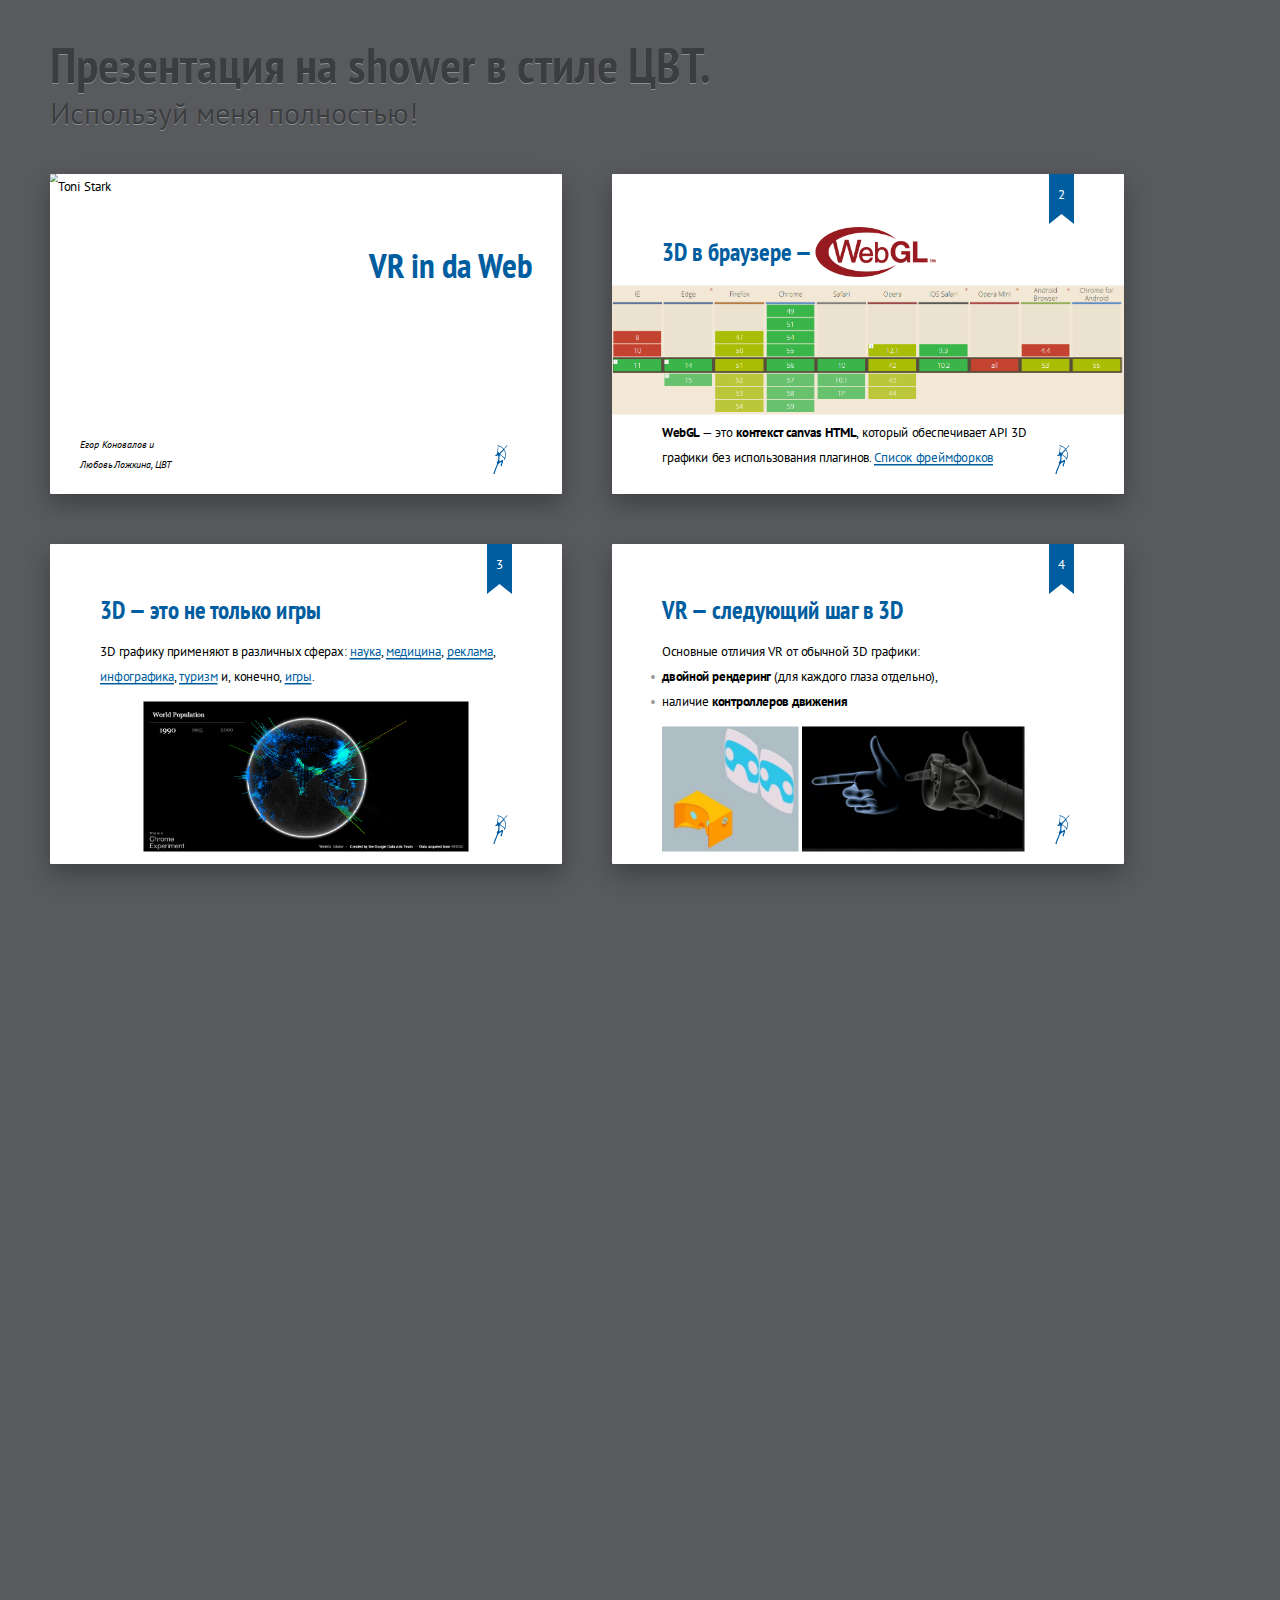
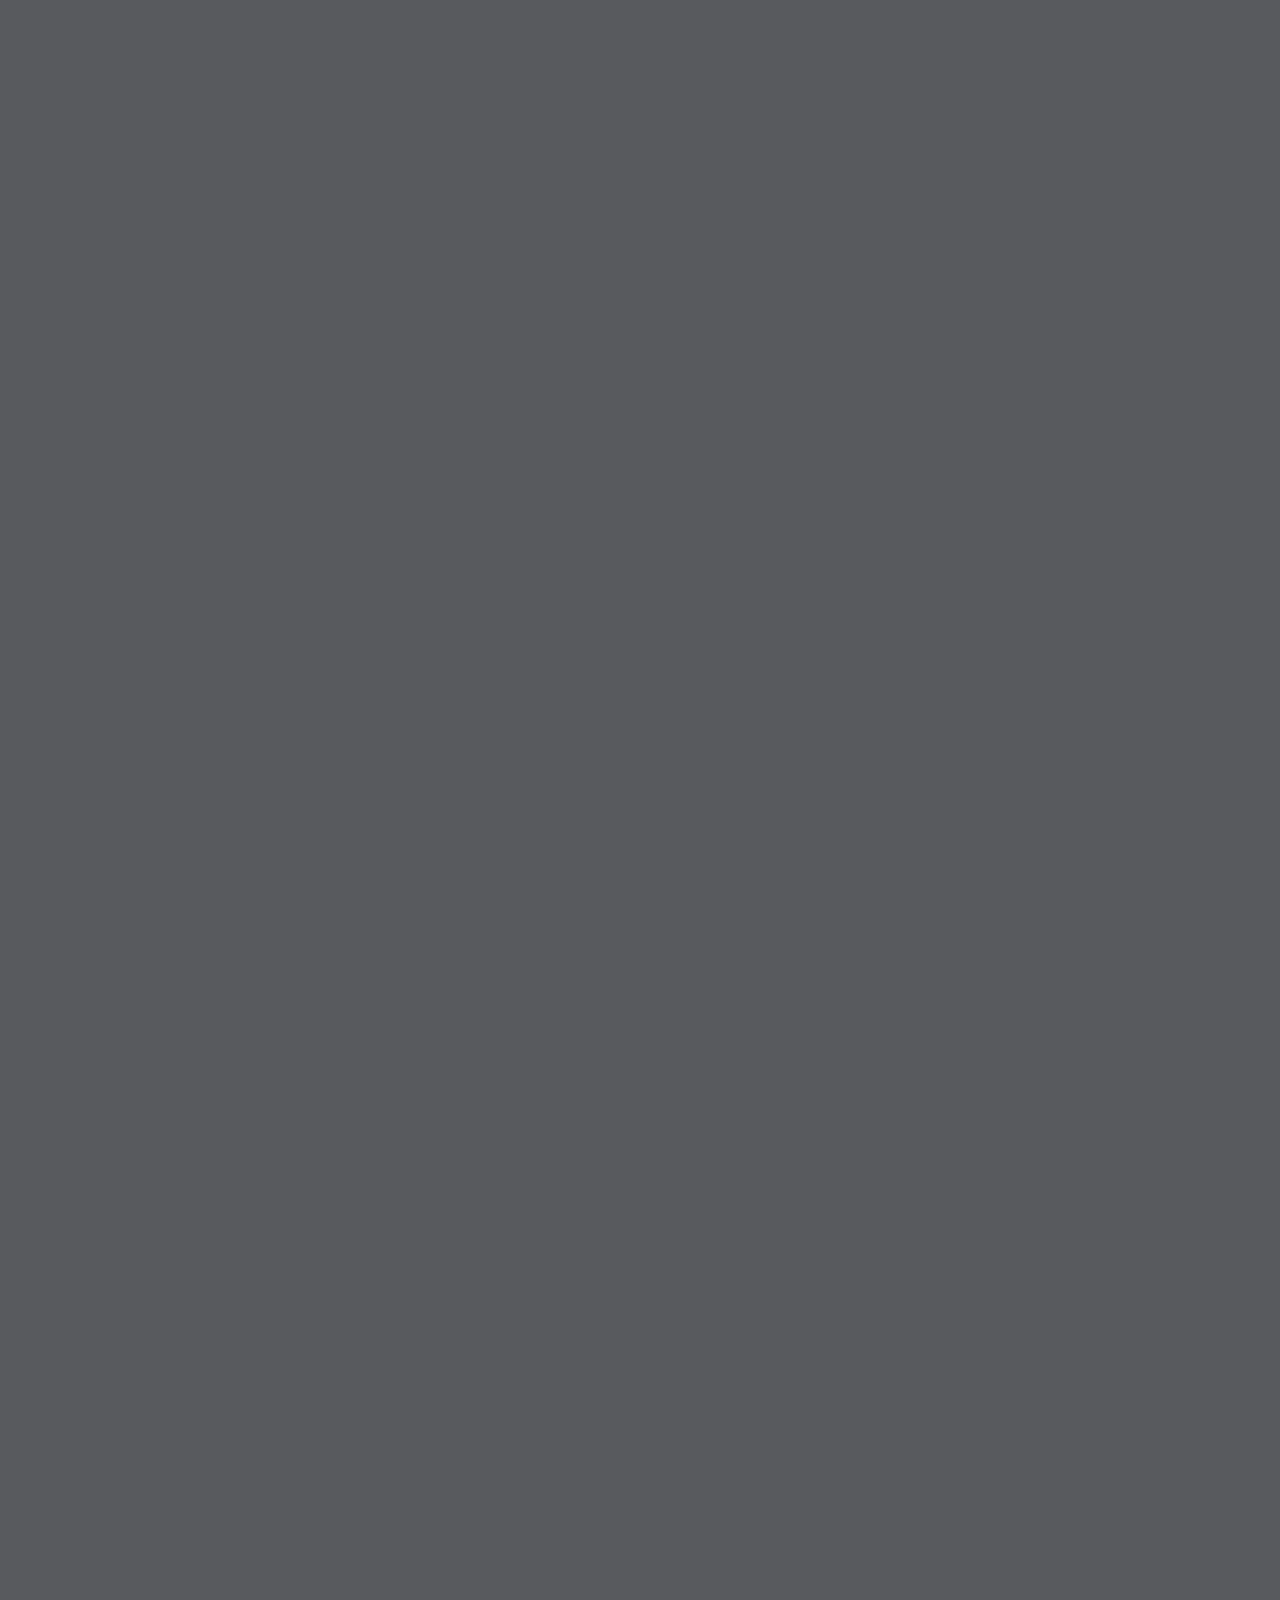
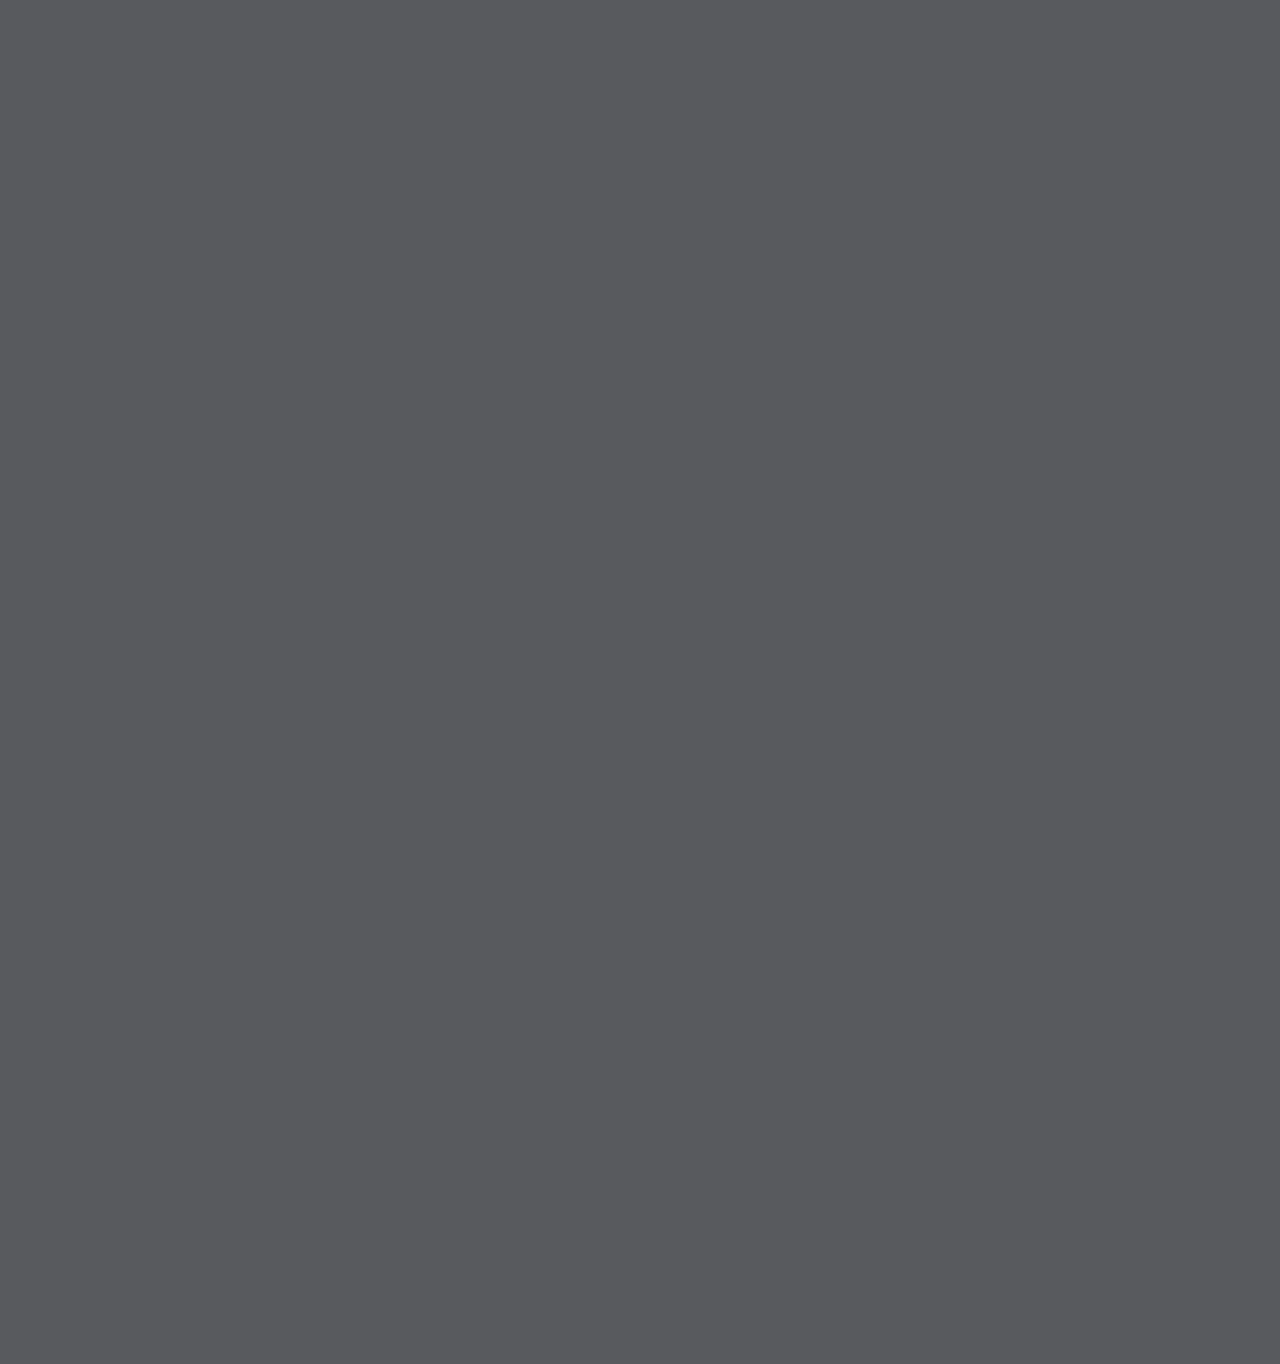
==== vr-in-da-web/index.html @ c1439b53 "[vr-in-da-web] add vr-in-da-web presentation" ====
<!DOCTYPE html>
<html lang="en">
<head>
    <title>Презентация на shower в стиле ЦВТ.</title>
    <meta charset="utf-8">
    <meta http-equiv="x-ua-compatible" content="ie=edge">
    <meta name="viewport" content="width=device-width, initial-scale=1">
    <link rel="stylesheet" href="shower/themes/shower-htc/styles/screen-16x10.css">
    <link rel="stylesheet" href="src/highlight/styles/idea.css">
</head>
<body class="shower list">
    <header class="caption">
        <h1>Презентация на shower в стиле ЦВТ.</h1>
        <p>Используй меня полностью!</p>
    </header>
    <section class="slide" id="first">
        <h2>VR in da Web</h2>
        <p>Егор Коновалов и Любовь Ложкина, ЦВТ</p>
        <img src="pictures/first.gif" alt="Toni Stark" class="cover height">
        <style>
            #first h2 {
                margin: 30px 0 0;
                font-size: 70px;
                background-color: rgba(255, 255, 255, 0.75);
                padding: 10px;
                border-radius: 4px;
                position: absolute;
                right: 50px;
                text-align: right;
                width: 355px;
            }

            #first p {
                margin: 10px 0 0;
                color: #000;
                font-style: italic;
                font-size: 20px;
                background-color: rgba(255, 255, 255, 0.75);
                padding: 10px;
                border-radius: 4px;
                position: absolute;
                top: 500px;
                left: 50px;
                width: 210px;
            }

            #first img {
                width: 100%;
            }
            #first::after {
                visibility: hidden;
            }
        </style>
    </section>
    <section class="slide" id="webgl">
        <h2 class="webgl-caption">3D в браузере — </h2>
        <img src="pictures/webgl.png" alt="webgl" class="logo">
        <img src="pictures/webgl-use.png" alt="webgl поддержка браузерами" class="cover usage">
        <p>
            <b>WebGL</b> — это <b>контекст canvas HTML</b>, который обеспечивает API 3D графики без использования плагинов.
            <a href="https://en.wikipedia.org/wiki/List_of_WebGL_frameworks">Список фреймфорков</a>
        </p>
        <style>
            #webgl .webgl-caption{
                display: inline;
                vertical-align: top;
                line-height: 100px;
            }
            #webgl .logo{
                height: 100px;
            }
            #webgl p {
                margin-top: 270px;
            }
            #webgl .usage{
                top: 55%;
            }

        </style>
    </section>
    <section class="slide" id="noGame">
        <h2>3D — это не только игры</h2>
        <p>
            3D графику применяют в различных сферах:
            <a href="http://graphics.latimes.com/mars-gale-crater-vr/">наука</a>,
            <a href="https://web.chemdoodle.com/demos/molgrabber-3d/">медицина</a>,
            <a href="http://kadjar.littleworkshop.fr/">реклама</a>,
            <a href="https://britishmuseum.withgoogle.com/">инфографика</a>,
            <a href="https://yandex.ru/everest/">туризм</a> и, конечно,
            <a href="http://www.angrywifegame.com/">игры</a>.
        </p>

        <img src="pictures/world.gif"></img>

        <style>
            #noGame img {
                height: 300px;
                display: flex;
                margin: auto;
            }
        </style>
    </section>
    <section class="slide" id="vr">
        <h2>VR — следующий шаг в 3D</h2>
        <ul>
            Основные отличия VR от обычной 3D графики:
            <li><b>двойной рендеринг</b> (для каждого глаза отдельно),</li>
            <li>наличие <b>контроллеров движения</b></li>
        </ul>
        <img src="pictures/vr.png" />
        <img src="pictures/vr.gif" />
        <style>
            #vr img {
                height: 250px;
            }
        </style>
    </section>
    <section class="slide" id="device">
        <h2 class="shout">Девайсы</h2>
        <img class="cover" src="pictures/device.jpg"/>
        <style>
            #device h2 {
                background-color: rgba(255, 255, 255, 0.75);
                padding: 16px;
                border-radius: 4px;
            }
        </style>
    </section>
    <section class="slide" id="expensive-device">
        <h2>Крутые, дорогие, непопулярные</h2>
        <ul>
            <li><a href="https://www.oculus.com/">Oculus Rift</a></li>
            <li><a href="https://www.vive.com/ru/">HTC Vive</a></li>
            <li><a href="https://www.playstation.com/ru-ru/explore/playstation-vr/">PlayStation VR</a></li>
        </ul>
        <img src="pictures/htc-oculus-sony.jpg"/>
        <img class="next" src="pictures/controllers.jpg"/>
        <style>
            #expensive-device li {
                line-height: 140px;
            }
            #expensive-device img {
                margin-top: 10px;
                height: 70%;
                position: absolute;
                top: 150px;
                right: 150px;
            }
        </style>
    </section>
    <section class="slide" id="inexpensive-device">
        <h2>Простые, недорогие, популярные</h2>
        <ul>
            <li>
                <a href="http://www.samsung.com/ru/wearables/gear-vr-r323/">Samsung Gear VR</a>
                <p>S6, S6 edge, S6 edge+, S7, S7 edge, Note5.</p>
            </li>
            <li>
                <a href="https://vr.google.com/daydream/phones/">Google Daydream</a>
                <p>Android 7.0. Axon 7, Pixel, Moto Z, Mate 9 Pro, ZenFone AR.</p>
            </li>
            <li>
                <a href="https://vr.google.com/cardboard/">Google Cardboard</a>
                <p>Android 4.1, iOS 6.0, Windows Phone 7.0 и выше.</p>
            </li>
        </ul>
        <img class="samsung" src="pictures/samsung-gear-vr.jpeg"/>
        <img class="deydream" src="pictures/deydream.png"/>
        <img class="cardboard" src="pictures/cardboard.jpg"/>

        <style>
            #inexpensive-device li {
                width: 60%;
                margin-bottom: 40px;
            }
            #inexpensive-device li p {
                font-size: 20px;
            }
            #inexpensive-device img {
                width: 26%;
                position: absolute;
                right: 150px;
            }
            #inexpensive-device .samsung {
                top: 160px;
            }
            #inexpensive-device .deydream {
                top: 295px;
            }
            #inexpensive-device .cardboard {
                top: 460px;
            }
        </style>
    </section>
    <section class="slide" id="webvr">
        <h2>VR в браузере - <a href="https://webvr.info/">WebVR</a></h2>
        <ul>
            <li><a href="https://github.com/cjcliffe/CubicVR.js/wiki/Examples-and-demos">CubicVR</a> (последний релиз в 2011)</li>
            <li><a href="https://github.com/facebookincubator/react-vr">React VR</a> (<b>pre-release</b> в декабре 2016)</li>
            <li><a href="https://aframe.io/">A-Frame</a></li>
        </ul>
        <p>
            Также Вы можете использовать <b>любой фреймворк</b> для создания 3D контента (например,
            <a href="https://threejs.org/examples/#webgl_animation_cloth">three.js</a>) и <b>сами реализовать VR режим</b>.
        </p>
        <a href="https://webvr.info/">
            <img src="pictures/webvr-logo.png"/>
        </a>
        <style>
            #webvr img {
                width: 400px;
                position: absolute;
                top: 100px;
                right: 100px;
            }
            #webvr p {
                margin-top: 150px;
            }
        </style>
    </section>
    <section class="slide" id="zhdun">
        <img class="cover" src="pictures/zhdun.jpg" />
        <h2>Подождем релиза <br/>React VR</h2>
        <style>
            #zhdun img {
                left: 30%;
                height: 100%;
            }
            #zhdun h2 {
                text-align: right;
            }
        </style>
    </section>
    <section class="slide" id="aframe">
        <h2>A-Frame</h2>
        <ul>
            <b>+ Плюсы:</b>
            <li>декларативность,</li>
            <li>частые релизы,</li>
            <li>модульность (<a href="https://wikipedia.org/wiki/Entity_component_system">ECS</a> паттерн),</li>
            <li>много сторонних компонентов.</li>
        </ul>
        <ul>
            <b>- Минусы:</b>
            <li>нет падающих теней,</li>
            <li>нет физики.</li>
        </ul>
        <img src="pictures/aframe.png"/>
        <style>
            #aframe img {
                width: 550px;
                position: absolute;
                top: 120px;
                right: 0;
            }
        </style>
    </section>
    <section class="slide scene-slide" id="hello">
        <h2>Hello VR world!</h2>
        <script src="src/aframe.min.js"></script>
        <div class="cover scene-container">
            <!--<a-scene embedded>
                <a-box position="-1 1.5 0" rotation="0 45 0" height="3" color="red"></a-box>

                <a-sky color="#ECECEC"></a-sky>
                <a-camera position="0 0 3.8"></a-camera>
            </a-scene>-->
        </div>

        <style>
            #hello .scene-container{
                width: 100%;
                height: 100%;
            }
            .a-enter-vr{
                z-index: 1000;
            }
        </style>
    </section>
    <section class="slide" id="hello-code">
        <h2>HTML и больше ничего!</h2>
        <pre>
            <code>&lt;script src="https://aframe.io/.../aframe.min.js"/></code>
            <code><span class="tag">&lt;<span class="title">a-scene</span> <span class="attribute">embedded</span>></span></code>
            <code><span class="tag">   &lt;<span class="title">a-box</span> <span class="attribute">position=</span><span class="value">"-1 1.5 1"</span> <span class="attribute">rotation</span>=<span class="value">"0 45 0"</span> </span></code>
            <code><span class="tag">          <span class="attribute">height</span>=<span class="value">"3"</span> <span class="attribute">color</span>=<span class="value">"red"</span>></span></code>
            <code><span class="tag">   &lt;/<span class="title">a-box</span>></span></code>
            <code><span class="tag">   &lt;<span class="title">a-sky</span> <span class="attribute">color</span>=<span class="value">"#ECECEC"</span>>&lt;/<span class="title">a-sky</span>></span></code>
            <code><span class="tag">   &lt;<span class="title">a-camera</span> <span class="attribute">position</span>=<span class="value">"0 0 3.8"</span>>&lt;/<span class="title">a-camera></span></span></code>
            <code><span class="tag">&lt;/<span class="title">a-scene</span>></span></code>
        </pre>
        <img src="pictures/code.jpg"/>
        <style>
            #hello-code pre {
                background-color: #efefef;
                margin-left: -25px;
            }
            #hello-code img {
                position: absolute;
                bottom: 0;
                right: 100px;
                width: 200px;
            }
        </style>
    </section>
    <section class="slide" id="wzhuh">
        <img class="cover" src="pictures/wzhuh.jpg" />
        <div class="code">10 строк HTML кода</div>
        <div class="dev">и ты VR-разработчик</div>
        <style>
            #wzhuh .code, #wzhuh .dev{
                position: absolute;
                font-size: 35px;
            }
            #wzhuh .code {
                top: 40px;
                right: 200px;
            }
            #wzhuh .dev {
                top: 420px;
                right: 70px;
            }
        </style>
    </section>
    <section class="slide scene-slide" id="external-objects">
        <h2>Внешние 3D модели</h2>
        <pre>
            <code><span class="tag">&lt;<span class="title">a-scene</span> <span class="attribute">embedded</span>></span></code>
            <code>    <span class="tag">&lt;<span class="title">a-assets</span>></span></code>
            <code>        <span class="tag">&lt;<span class="title">a-asset-item</span></span></code>
            <code>            <span class="tag"><span class="attribute">id</span>=<span class="value">"teapotModel"</span></span></code>
            <code>            <span class="tag"><span class="attribute">src</span>=<span class="value">"src/obj/teapot.obj"</span>></span></code>
            <code>        <span class="tag">&lt;/<span class="title">a-asset-item</span>></span></code>
            <code>        ...</code>
            <code>    <span class="tag">&lt;/<span class="title">a-assets</span>></span></code>
            <code>    <span class="tag">&lt;<span class="title">a-entity</span> <span class="attribute">position</span>=<span class="value">"0 0 -5"</span></span></code>
            <code>          <span class="tag"><span class="attribute">obj-model</span>=<span class="value">"obj: #teapotModel;</span></span></code>
            <code>              <span class="tag"><span class="value">mtl: #teapotTexture"</span>></span></code>
            <code>          <span class="tag">&lt;/<span class="title">a-entity</span>></span></code>
            <code><span class="tag">&lt;/<span class="title">a-scene</span>></span></code>
        </pre>

        <div class="scene-container">
            <!--<a-scene embedded>-->
                <!--<a-assets>-->
                    <!--<a-asset-item id='teapotModel' src='src/obj/teapot.obj'></a-asset-item>-->
                    <!--<a-asset-item id='teapotTexture' src='src/obj/teapot.mtl'></a-asset-item>-->
                <!--</a-assets>-->

                <!--<a-entity position="0 0 -5"-->
                        <!--obj-model="obj: #teapotModel; mtl: #teapotTexture"></a-entity>-->

                <!--<a-sky color="#ECECEC"></a-sky>-->
                <!--<a-camera position="0 1 2"></a-camera>-->
            <!--</a-scene>-->
        </div>

        <style>
            #external-objects {
                padding-top: 20px;
            }
            #external-objects h2 {
                margin-bottom: 10px;
            }
            #external-objects pre {
                font-size: smaller;
                background: #efefef;
                width: 500px;
            }
            #external-objects .mark {
                background: #fafaa2;
            }
            #external-objects .scene-container {
                height: 100%;
                width: 40%;
                position: absolute;
                top: 0;
                right: 0;
            }
        </style>
    </section>
    <section class="slide scene-slide" id="ecs">
        <h2>Entity-Component-System</h2>
        <ul>
            <li id="entity"><pre><code><span class="tag">&lt;<span class="title">a-entity</span>>&lt;/<span class="title">a-entity</span>></span></code></pre></li>
            <li id="geometry"><pre><code><span class="tag">&lt;<span class="title">a-entity</span> <span class="mark">geometry="primitive: torus"</span>/></span></code></pre></li>
            <li id="material"><pre><code><span class="tag">&lt;<span class="title">a-entity</span> geometry="primitive: torus"
          <span class="mark">material="src: texture.jpg"</span>/></span></code></pre></li>
            <li id="scale"><pre><code><span class="tag">&lt;<span class="title">a-entity</span> geometry="primitive: torus"
          material="src: texture.jpg"
          <span class="mark">scale="2 2 2"</span>/></span></code></pre></li>
        </ul>

        <div class="scene-container">
            <!--<a-scene embedded>
                <a-entity>
                </a-entity>
                <a-entity geometry="primitive: torus">
                </a-entity>
                <a-entity geometry="primitive: torus"
                          material="src: pictures/texture.jpg">
                </a-entity>
                <a-entity geometry="primitive: torus"
                          material="src: pictures/texture.jpg"
                          scale="2 2 2">
                </a-entity>

                <a-sky color="#ECECEC"></a-sky>
                <a-camera position="0 -1.5 2"></a-camera>
            </a-scene>-->
        </div>

        <style>
            #ecs ul {
                width: 70%;
                margin-left: -70px;
            }
            #ecs li {
                background-color: #efefef;
                font-size: 22px;
                margin-bottom: 20px;
                min-height: 65px;
            }
            #ecs pre {
                display: inline;
            }
            #ecs code {
                background-color: transparent;
                display: inline;
            }
            #ecs .mark {
                background: #fafaa2;
            }
            #ecs .scene-container {
                height: 100%;
                width: 40%;
                position: absolute;
                top: 0;
                right: 0;
            }
        </style>
    </section>
    <section class="slide" id="a-frame-components">
        <h2>Компоненты A-Frame 0.5.0</h2>
        <ol class="double">
            <li>blend-model</li>
            <li>camera</li>
            <li>collada-model</li>
            <li>cursor</li>
            <li>debug</li>
            <li>embedded</li>
            <li>fog</li>
            <li>geometry</li>
            <li>gltf-model <span class="new">new</span></li>
            <li>hand-controls</li>
            <li>keyboard-shortcuts</li>
            <li>light</li>
            <li>look-controls</li>
            <li>material</li>
            <li>obj-model</li>
            <li>oculus-touch-controls</li>
            <li>pool</li>
            <li>position</li>
            <li>raycaster</li>
            <li>rotation</li>
            <li>scale</li>
            <li>screenshot</li>
            <li>sound</li>
            <li>stats</li>
            <li>text <span class="new">new</span></li>
            <li>tracked-controls</li>
            <li>visible</li>
            <li>vive-controls</li>
            <li>vr-mode-ui</li>
            <li>wasd-controls</li>
        </ol>
        <style>
            #a-frame-components h2 {
                margin-bottom: 20px;
            }
            #a-frame-components .double {
                column-count: 3;
            }
            #a-frame-components li::before {
                padding-right: .1em;
            }
            #a-frame-components .new {
                color: white;
                background-color: green;
                padding: 2px 6px;
                border-radius: 4px;
            }
        </style>
    </section>
    <section class="slide scene-slide" id="custom-component">
        <h2>Свой компонент</h2>
        <pre>
            <code>&lt;script></code>
            <code>AFRAME.registerComponent(<span class="mark string">"rotate-on-tick"</span>, {</code>
            <code>  <span class="variable">schema</span>: {</code>
            <code>    <span class="variable">speed</span>: {<span class="variable">type</span>: <span class="string">"number"</span>, <span class="variable">default</span>: <span class="number">0.1</span>}</code>
            <code>  },</code>
            <code>  <b>tick</b>: function() {</code>
            <code>    <span class="keyword">this</span>.el.object3D.rotation.z +=</code>
            <code>      <span class="keyword">this</span>.data.speed;</code>
            <code>  }</code>
            <code>});</code>
            <code><span class="tag">&lt;/<span class="title">script</span>></span></code>
            <code><span class="tag">&lt;<span class="title">a-scene</span> <span class="attribute">embedded</span>></span></code>
            <code>    <span class="tag">&lt;<span class="title">a-torus-knot</span> ...</span></code>
            <code>        <span class="tag"><span class="mark"><span class="attribute">rotate-on-tick</span></span>=<span class="value">"speed: 0.01"</span> /></span></code>
            <code><span class="tag">&lt;/<span class="title">a-scene</span>></span></code>
        </pre>
        <script>
            AFRAME.registerComponent('rotate-on-tick', {
                schema: {
                    speed: {type: 'number', default: 0.1}
                },
                tick: function(t, dt) {
                    var el = this.el;
                    var data = this.data;
                    el.object3D.rotation.z += data.speed;
                }
            });
        </script>
        <div class="scene-container">
            <!--<a-scene embedded>
                <a-torus-knot position="0 1.5 0"
                              color="#6cd9f5"
                              rotate-on-tick="speed: 0.01">
                </a-torus-knot>

                <a-sky color="#ECECEC"></a-sky>
                <a-camera position="0 0 3"></a-camera>
            </a-scene>-->
        </div>
        <style>
            #custom-component {
                padding-top: 45px;
            }
            #custom-component h2 {
                margin-bottom: 10px;
            }
            #custom-component pre {
                background-color: #efefef;
                margin-left: -45px;
                width: 67%;
            }
            #custom-component code {
                font-size: 22px;
                line-height: 1.6;
            }
            #custom-component .mark {
                background: #fafaa2;
                font-weight: 900;
            }
            #custom-component .scene-container {
                height: 80%;
                width: 40%;
                position: absolute;
                top: 105px;
                right: 0;
            }
        </style>
    </section>
    <section class="slide" id="component-inside">
        <h2>Внутренний мир компонента</h2>
        <pre>
            <code>AFRAME.registerComponent(<span class="string">'component-name'</span>, {</code>
            <code>    <b>schema</b>: {},</code>
            <code>    <b>init</b>: function () {},</code>
            <code>    <b>update</b>: function () {},</code>
            <code>    <b>tick</b>: function () {},</code>
            <code>    <b>remove</b>: function () {},</code>
            <code>    <b>pause</b>: function () {},</code>
            <code>    <b>play</b>: function () {}</code>
            <code>});</code>
        </pre>
        <img src="pictures/inside.jpg" class="inside"/>
        <img src="pictures/kevin.png" class="kevin"/>
        <style>
            #component-inside h2 {
                margin-bottom: 15px;
            }
            #component-inside pre {
                background-color: #efefef;
            }
            #component-inside img {
                position: absolute;
                right: 100px;
                width: 400px;
            }
            #component-inside .inside {
                top: 250px;
            }
            #component-inside .kevin {
                top: 400px;
            }
        </style>
    </section>
    <section class="slide" id="imagination">
        <h2>Используй компонентный подход</h2>
        <img class="cover height" src="pictures/imagination.png">
        <p>
            а еще <a href="https://aframe.io/docs/0.5.0/core/systems.html#registering-a-system">registerSystem</a>,
            <a href="https://aframe.io/docs/0.5.0/components/material.html#register-a-custom-material">registerShader</a>,
            <a href="https://aframe.io/docs/0.5.0/components/geometry.html#register-a-custom-geometry">registerGeometry</a>.
        </p>
        <style>
            #imagination h2 {
                margin-top: -100px;
            }
            #imagination p {
                margin-top: 500px;
                background-color: rgba(255, 255, 255, 0.75);
                padding: 10px;
                border-radius: 4px;
                width: 650px;
            }
        </style>
    </section>
    <section class="slide" id="community-components">
        <h2>Сторонние компоненты</h2>
        <ul class="double">
            <li>
                <a title="Интеграция A-Frame и React"
                   href="https://github.com/ngokevin/aframe-react">aframe-react</a>
            </li>
            <li>
                <a title="Градиентная заливка фоновой сферы"
                   href="https://github.com/zcanter/aframe-gradient-sky">aframe-gradient-sky</a>
            </li>
            <li>
                <a title="Расположение массива объектов в сетке разной геометрии"
                   href="https://github.com/ngokevin/aframe-layout-component">aframe-layout-component</a>
            </li>
            <li>
                <a title="Объект будет поворачиваться лицом к активной камере"
                   href="https://github.com/ngokevin/aframe-look-at-component">aframe-look-at-component</a>
            </li>
            <li>
                <a title="Привязка событий к объекту"
                   href="https://github.com/ngokevin/aframe-event-set-component">aframe-event-set-component</a>
            </li>
            <li>
                <a title="Симмуляция гравитации и столкновений"
                   href="https://github.com/donmccurdy/aframe-physics-system">aframe-physics-system</a>
            </li>
            <li>
                <a title="Замена сферической фоновой фотографии на развертку по кубу"
                   href="https://github.com/bryik/aframe-cubemap-component">aframe-cubemap-component</a>
            </li>
            <li>
                <a title="Интерполирует динамическое изменение позиции объекта"
                   href="https://github.com/scenevr/interpolation-component">aframe-interpolation-component</a>
            </li>
            <li>
                <a title="Геометрия компонента созданная при помощи набора линий"
                   href="https://github.com/andreasplesch/aframe-meshline-component">aframe-meshline-component</a>
            </li>
            <li>
                <a title="Создает облако частиц"
                   href="https://github.com/IdeaSpaceVR/aframe-particle-system-component">aframe-particle-system-component</a>
            </li>
            <li>
                <a title="Фрактальная графика"
                   href="https://github.com/nylki/aframe-lsystem-component">aframe-lsystem-component</a>
            </li>
            <li>
                и многие <a href="https://github.com/aframevr/awesome-aframe#components">другие</a>
            </li>
        </ul>
        <style>
            #community-components {
                font-size: 24px;
                line-height: 3;
            }
        </style>
    </section>
    <section class="slide" id="mathematics">
        <h2>На самом деле не все так просто...</h2>
        <img class="cover" src="pictures/math.png" />
        <style>
            #mathematics p {
                margin-left: 250px;
                margin-top: 400px;
                z-index: 1000;
            }
        </style>
    </section>
    <section class="slide" id="interaction">
        <img class="cover width place top" src="pictures/button.gif"/>
        <img class="gif place bottom right" src="pictures/interaction.gif"/>
        <img class="gif place bottom left" src="pictures/hover.gif"/>
        <!-- Возможно, слишком много анимации, глазу трудно сосредоточиться -->
        <h2 class="shout">Совершенно другое взаимодействие</h2>
        <style>
            #interaction h2 {
                font-size: 60px;
                top: 46%;
                background-color: rgba(255, 255, 255, 0.75);
                padding: 10px;
                border-radius: 4px;
            }
            #interaction .gif {
                width: 50%;
            }
        </style>
    </section>
    <section class="slide" id="expectation-reality">
        <h2>3D графика в 2K17</h2>
        <img class="cover height" src="pictures/Woody.png">
        <div class="next img-container expectation">
            <img  src="pictures/expectation.jpg">
            <div>Ожидание</div>
        </div>
        <div class="next img-container reality">
            <img  src="pictures/reality.jpg">
            <div>Реальность</div>
        </div>

        <div class="footnote">
            История игрушек - мультфильм 1995 года
        </div>
        <style>
            #expectation-reality h2, #expectation-reality .footnote, #expectation-reality .img-container div {
                background-color: rgba(255, 255, 255, 0.75);
                border-radius: 4px;
            }
            #expectation-reality h2 {
                padding: 10px;
                width: 380px;
            }
            #expectation-reality .footnote {
                position: absolute;
                bottom: 40px;
                padding: 0 10px;
            }
            #expectation-reality .expectation, #expectation-reality .reality {
                position: absolute;
                top: 36%;
                width: 36%;
            }
            #expectation-reality .expectation {
                left: 0;
            }
            #expectation-reality .reality {
                right: 0;
            }
            #expectation-reality .img-container img {
                width: 100%;
            }
            #expectation-reality .img-container div {
                width: 100%;
                text-align: center;
                margin-top: -15px;
            }
        </style>
    </section>
    <section class="slide scene-slide" id="questions">
        <h2>Вопросы?</h2>
        <p>
            Егор Коновалов и Любовь Ложкина<br />
            @agegorin<br />
            Центр Высоких Технологий, 2017<br />
        </p>

        <script src="src/aframe-physics-system.js"></script>
        <script>
            AFRAME.registerComponent('pool-sphere-generator', {
                schema: {
                    radius: {type: 'number', default: 10}
                },
                init: function () {
                    this.index = 0;
                },
                tick: function(t, dt) {
                    var el = this.el;
                    var data = this.data;
                    var poolEl = this.el.sceneEl.components.pool__sphere;

                    var entity = poolEl.requestEntity();

                    var radius = data.radius;
                    var startHeight = 100;
                    var position = this.getRandomNumber(-radius, radius) + ' ' +
                        this.getRandomNumber(startHeight, radius) + ' ' +
                        this.getRandomNumber(-radius, radius);
                    entity.setAttribute('position', position);

                    var id = "entity" + this.index;
                    entity.id = id;
                    el.appendChild(entity);
                    this.index++;

                    this.returnEntity(id);
                },
                getRandomNumber: function(min, max) {
                    return Math.random() * (max - min) + min;
                },
                returnEntity: function(id) {
                    var poolEl = this.el.sceneEl.components.pool__sphere;
                    var entity = document.getElementById(id);

                    function returnToPool(entity) {
                        poolEl.returnEntity(entity);
                    }
                    setTimeout(returnToPool, 5000, entity);
                }
            });
        </script>
        <div class="cover scene-container">
            <!--<a-scene fog="type: linear; color: #ECECEC; far: 150"
                     embedded
                     pool__sphere="mixin: blackDynamicSphere; size: 250">
                <a-assets>
                    <a-mixin id="blackDynamicSphere"
                             geometry="primitive: sphere"
                             material="color: black; metalness: 0.01;"
                             dynamic-body>
                    </a-mixin>
                    <img id="floor" src="pictures/floor.jpg">
                </a-assets>
                <a-sphere position="0 3 2"
                          material="color: blue; opacity: 0.1; wireframe: true;"
                          radius="2"
                          static-body>
                </a-sphere>
                <a-sky color="blue"
                       radius="100">
                </a-sky>
                <a-box width="200"
                       depth="200"
                       height="2"
                       material="src: #floor; repeat: 100 100;"
                       static-body>
                </a-box>
                <a-camera position="0 0 2"></a-camera>

                <a-entity pool-sphere-generator="radius: 20"></a-entity>
            </a-scene>-->
        </div>
        <style>
            #questions h2 {
                width: 210px;
            }
            #questions p {
                width: 410px;
                margin-top: 250px;
            }
            #questions h2, #questions p {
                background-color: rgba(255, 255, 255, 0.75);
                padding: 10px;
                border-radius: 4px;
            }
            #questions .scene-container {
                width: 100%;
                height: 100%;
            }
        </style>
    </section>

    <!--
        To hide progress bar from entire presentation
        just remove “progress” element.
        -->
    <div class="progress"></div>
    <script src="shower/shower.min.js"></script>

    <script src="src/highlight/highlight.pack.js"></script>
    <script>hljs.initHighlightingOnLoad('html', 'javascript');</script>

    <script src="src/slidesMap.js"></script>
    <!-- Подгружаем/удаляем сцены при переходе на слайд с примерами -->
    <script>
        var slidesMap = window.slidesMap;
        var sceneContainerSelector = '.scene-container';

        function addScene(slide) {
            //console.log('add');
            var slideInfo = slidesMap.get(slide.id);
            var sceneContainer = slide.querySelector(sceneContainerSelector);
            sceneContainer.appendChild(slideInfo.content);
        }
        function deleteScene(slide) {
            //console.log('delete');
            var sceneContainer = slide.querySelector(sceneContainerSelector);
            while (sceneContainer.firstChild) {
                sceneContainer.removeChild(sceneContainer.firstChild);
            }
        }

        var observer = new MutationObserver(function(mutations) {
            mutations.forEach(function(mutation) {
                //console.log(mutation);
                if(mutation.attributeName === 'class') {
                    var slide = mutation.target;
                    if(slide.classList.contains('active')) {
                        addScene(slide);
                    } else {
                        deleteScene(slide);
                    }
                }
            });
        });
        var slides = document.querySelectorAll('.slide.scene-slide');
        slides.forEach(function(slide) {
            observer.observe(slide, { attributes: true });
        });
    </script>
</body>
</html>
---- vr-in-da-web/shower/themes/shower-htc/styles/screen-16x10.css ----
/**
 * Ribbon theme for Shower HTML presentation engine
 * shower-ribbon v2.0.8, https://github.com/shower/ribbon
 * @copyright 2010–2017 Vadim Makeev, http://pepelsbey.net/
 * @license MIT
 */
@charset "UTF-8";@font-face{font-family:PT Sans;src:url(../fonts/pt-sans-regular.woff) format("woff")}@font-face{font-weight:700;font-family:PT Sans;src:url(../fonts/pt-sans-bold.woff) format("woff")}@font-face{font-style:italic;font-family:PT Sans;src:url(../fonts/pt-sans-italic.woff) format("woff")}@font-face{font-style:italic;font-weight:700;font-family:PT Sans;src:url(../fonts/pt-sans-bold-italic.woff) format("woff")}@font-face{font-family:PT Sans Narrow;font-weight:700;src:url(../fonts/pt-sans-narrow-bold.woff) format("woff")}@font-face{font-family:PT Mono;src:url(../fonts/pt-mono-regular.woff) format("woff")}*,::after,::before{box-sizing:border-box}a,abbr,acronym,address,applet,article,aside,audio,b,big,blockquote,body,canvas,caption,center,cite,code,dd,del,details,dfn,div,dl,dt,em,embed,fieldset,figcaption,figure,footer,form,h1,h2,h3,h4,h5,h6,header,hgroup,html,i,iframe,img,ins,kbd,label,legend,li,mark,menu,nav,object,ol,output,p,pre,q,ruby,s,samp,section,small,span,strike,strong,sub,summary,sup,table,tbody,td,tfoot,th,thead,time,tr,tt,u,ul,var,video{margin:0;padding:0;border:0;font:inherit;vertical-align:baseline}article,aside,details,figcaption,figure,footer,header,hgroup,main,menu,nav,section{display:block}.caption p,body{line-height:1}ol,ul{list-style:none}blockquote,q{quotes:none}blockquote::after,blockquote::before,q::after,q::before{content:none}table{border-collapse:collapse;border-spacing:0}a{text-decoration:none}@page{margin:0;size:1024px 640px}.shower{color:#000;counter-reset:slide;font:25px/2 PT Sans,sans-serif;-webkit-print-color-adjust:exact;-webkit-text-size-adjust:none;-moz-text-size-adjust:none;-ms-text-size-adjust:none}@media print{.shower{text-rendering:geometricPrecision}}.caption{font-size:25px;display:none;margin-top:-.2em;padding:0 1em .93em;width:100%;color:#3c3d40;text-shadow:0 1px 0 #8d8e90}@media (min-width:1174px){.caption{font-size:50px}}@media (min-width:2348px){.caption{font-size:100px}}.caption h1{padding-bottom:.15em;font:700 1em/1 PT Sans Narrow,sans-serif}.caption p{font-size:.6em}.caption a{color:#005ea0;text-shadow:0 -1px 0 #1f3f60}.slide{position:relative;z-index:1;overflow:hidden;padding:106px 100px 0;width:1024px;height:640px;background:#fff;font-size:25px}.slide::after,.slide::before{position:absolute;right:100px;padding-top:15px;width:50px;height:100px;color:#fff;text-align:center}.slide::after{top:0;background:url(../images/ribbon.svg) no-repeat;counter-increment:slide;content:counter(slide)}.slide::before{bottom:0;background:url(../images/htc-logo.png) 12px 0 no-repeat;content:'';z-index:1}.slide h2{margin-bottom:34px;color:#005ea0;font:700 50px/1 PT Sans Narrow,sans-serif}.slide p{margin-bottom:1em}.slide p.note{color:#979a9e}.slide a{background:-webkit-linear-gradient(bottom,currentColor .09em,transparent .09em) repeat-x;background:linear-gradient(to top,currentColor .09em,transparent .09em) repeat-x;color:#005ea0}.slide b,.slide strong{font-weight:700}.slide blockquote,.slide dfn,.slide em,.slide i{font-style:italic}.slide code,.slide kbd,.slide mark,.slide samp{padding:.1em .3em;border-radius:.2em}.slide code,.slide kbd,.slide samp{background:rgba(88,90,94,.1);line-height:1;font-family:PT Mono,monospace,monospace}.slide mark{background:#fafaa2}.slide sub,.slide sup{position:relative;line-height:0;font-size:75%}.slide sub{bottom:-.25em}.slide sup{top:-.5em}.slide blockquote::before{position:absolute;margin:-.15em 0 0 -.43em;color:#ccc;line-height:1;font-size:8em;content:'\201C'}.slide blockquote+figcaption{margin:-1em 0 1em;font-style:italic;font-weight:700}.slide ol,.slide ul{margin-bottom:1em;counter-reset:list}.slide ol li,.slide ul li{page-break-inside:avoid;text-indent:-2em}.slide ol li::before,.slide ul li::before{display:inline-block;width:2em;color:#979a9e;text-align:right}.slide ol ol,.slide ol ul,.slide ul ol,.slide ul ul{margin-bottom:0;margin-left:2em}.slide ul>li::before{padding-right:.5em;content:'•'}.slide ul>li:lang(ru)::before{content:'—'}.slide ol>li::before{padding-right:.4em;counter-increment:list;content:counter(list) "."}.slide table{margin-left:-100px;margin-bottom:1em;width:calc(100% + 100px + 100px)}.slide table td:first-child,.slide table th:first-child{padding-left:96px}.slide table td:last-child,.slide table th:last-child{padding-right:96px}.slide table th{text-align:left;font-weight:700}.slide table tr:not(:last-of-type)>*{background:-webkit-linear-gradient(bottom,rgba(88,90,94,.5) .055em,transparent .055em) repeat-x;background:linear-gradient(to top,rgba(88,90,94,.5) .055em,transparent .055em) repeat-x}.slide table.striped tr:nth-child(even){background:rgba(88,90,94,.1)}.slide table.striped tr>*{background-image:none}.slide pre{margin-bottom:1em;counter-reset:code;white-space:normal}.slide pre code{display:block;margin-left:-100px;padding:0 0 0 100px;width:calc(100% + 100px + 100px);border-radius:0;background:0 0;line-height:2;white-space:pre;-moz-tab-size:4;-o-tab-size:4;tab-size:4}.slide pre code:not(:only-child).mark{background:rgba(88,90,94,.1)}.slide pre code:not(:only-child)::before{position:absolute;margin-left:-2em;color:#979a9e;counter-increment:code;content:counter(code,decimal-leading-zero) "."}.slide pre mark{position:relative;z-index:-1;margin:0 -.3em}.slide pre mark.important{background:#c00;color:#fff}.slide pre .comment{color:#999}.slide footer{position:absolute;right:0;bottom:-640px;left:0;display:none;padding:41px 100px 8px;background:#fbfbba;box-shadow:0 1px 0 #fafaa2 inset;-webkit-transition:bottom .3s;transition:bottom .3s}.slide footer mark{background:rgba(255,255,255,.8)}.slide:hover>footer{bottom:0}.slide.grid{background-image:url(../images/grid.png);-ms-interpolation-mode:nearest-neighbor;image-rendering:-webkit-optimize-contrast;image-rendering:-moz-crisp-edges;image-rendering:pixelated}@media (-webkit-min-device-pixel-ratio:2),(min-resolution:2dppx){.slide.grid{background-image:url(../images/grid@2x.png);background-size:1024px auto}}.slide.black{background-color:#000}.slide.black::after,.slide.white::after{visibility:hidden}.slide.white{background-color:#fff}.slide .double,.slide .triple{-webkit-column-gap:75px;-moz-column-gap:75px;column-gap:75px;-webkit-hyphens:auto;-ms-hyphens:auto;hyphens:auto}.slide .double{-webkit-column-count:2;-moz-column-count:2;column-count:2}.slide .triple{-webkit-column-count:3;-moz-column-count:3;column-count:3}.slide .shout{position:absolute;top:50%;left:0;width:100%;text-align:center;line-height:1;font-size:150px;-webkit-transform:translateY(-50%);transform:translateY(-50%)}.slide .shout a{background:-webkit-linear-gradient(bottom,currentColor .11em,transparent .11em) repeat-x;background:linear-gradient(to top,currentColor .11em,transparent .11em) repeat-x}.slide .cover{z-index:-1;max-width:100%;max-height:100%}.slide .cover.w,.slide .cover.width{width:100%;max-height:none}.slide .cover.h,.slide .cover.height{height:100%;max-width:none}.slide .cover+figcaption{position:absolute;bottom:20px;right:10px;font-size:12px;opacity:.7;-webkit-transform-origin:0 100%;transform-origin:0 100%;-webkit-transform:translateX(100%) rotate(-90deg);transform:translateX(100%) rotate(-90deg)}.slide .cover+figcaption.white{color:#fff}.slide .cover+figcaption a{color:currentcolor}.slide .cover,.slide .place{position:absolute;top:50%;left:50%;-webkit-transform:translate(-50%,-50%);transform:translate(-50%,-50%)}.slide .place.b.l,.slide .place.b.r,.slide .place.bottom.left,.slide .place.bottom.right,.slide .place.t.l,.slide .place.t.r,.slide .place.top.left,.slide .place.top.right{-webkit-transform:none;transform:none}.slide .place.b,.slide .place.bottom,.slide .place.t,.slide .place.top{-webkit-transform:translate(-50%,0);transform:translate(-50%,0)}.slide .place.l,.slide .place.left,.slide .place.r,.slide .place.right{-webkit-transform:translate(0,-50%);transform:translate(0,-50%)}.slide .place.t,.slide .place.t.r,.slide .place.top,.slide .place.top.left,.slide .place.top.right{top:0}.slide .place.r,.slide .place.right{right:0;left:auto}.slide .place.b,.slide .place.b.l,.slide .place.b.r,.slide .place.bottom,.slide .place.bottom.left,.slide .place.bottom.right{top:auto;bottom:0}.slide .place.l,.slide .place.left{left:0}.progress{left:-20px;bottom:0;z-index:1;display:none;width:0;height:0;box-sizing:content-box;border:10px solid #005ea0;border-right-color:transparent;-webkit-transition:width .2s linear;transition:width .2s linear;clip:rect(10px,1044px,20px,20px)}.progress[style*='100%']{padding-left:10px}.badge,.badge a,.progress{position:absolute}.badge{font-size:10px;top:0;z-index:1;overflow:hidden;display:none;width:9em;height:9em;right:0;visibility:hidden}@media (min-width:1174px){.badge{font-size:20px}}@media (min-width:2348px){.badge{font-size:40px}}.badge a{right:-50%;bottom:50%;left:-50%;visibility:visible;background:#005ea0;color:#fff;text-align:center;line-height:2;-webkit-transform-origin:50% 100%;transform-origin:50% 100%;-webkit-transform:rotate(45deg);transform:rotate(45deg)}.region{display:none}@media screen{.shower.list{padding-top:25px;width:100%;display:-webkit-box;display:-webkit-flex;display:-ms-flexbox;display:flex;-webkit-flex-wrap:wrap;-ms-flex-wrap:wrap;flex-wrap:wrap;background:#585a5e;position:absolute;clip:rect(0,auto,auto,0)}}@media screen and (min-width:1174px){.shower.list{padding-top:50px}}@media screen and (min-width:2348px){.shower.list{padding-top:100px}}@media screen{.shower.list .caption{display:block}.shower.list .slide{-webkit-transform-origin:0 0;transform-origin:0 0;margin:0 -768px -455px 25px;-webkit-transform:scale(.25);transform:scale(.25);border-radius:2px;box-shadow:0 20px 50px rgba(0,0,0,.3)}}@media screen and (min-width:1174px){.shower.list .slide{margin:0 -512px -270px 50px;-webkit-transform:scale(.5);transform:scale(.5)}}@media screen and (min-width:2348px){.shower.list .slide{margin:0 0 100px 100px;-webkit-transform:scale(1);transform:scale(1)}}@media screen{.shower.list .slide:hover{box-shadow:0 0 0 20px rgba(0,0,0,.1),0 20px 50px rgba(0,0,0,.3)}.shower.list .slide:target{box-shadow:0 0 0 1px #00406d,0 0 0 20px #005ea0,0 20px 50px rgba(0,0,0,.3)}.shower.list .slide *{pointer-events:none}.shower.list .badge,.shower.list .slide footer{display:block}.shower.full{position:absolute;top:50%;left:50%;overflow:hidden;margin:-320px 0 0 -512px;width:1024px;height:640px;background:#000}.shower.full .slide{position:absolute;top:0;left:0;margin-left:-150%;visibility:hidden}.shower.full .slide:target{margin:0;visibility:visible}.shower.full .slide pre code:not(:only-child).mark.next{visibility:visible;background:0 0}.shower.full .slide pre code:not(:only-child).mark.next.active{background:rgba(88,90,94,.1)}.shower.full .slide .next{visibility:hidden}.shower.full .slide .next.active{visibility:visible}.shower.full .slide .shout.grow,.shower.full .slide .shout.shrink{opacity:0;-webkit-transition:.4s ease-out;transition:.4s ease-out;-webkit-transition-property:opacity,-webkit-transform;transition-property:opacity,transform;transition-property:opacity,transform,-webkit-transform}.shower.full .slide .shout.grow{-webkit-transform:scale(.1) translateY(-50%);transform:scale(.1) translateY(-50%)}.shower.full .slide .shout.shrink{-webkit-transform:scale(10) translateY(-50%);transform:scale(10) translateY(-50%)}.shower.full .slide:target .shout.grow,.shower.full .slide:target .shout.shrink{opacity:1;-webkit-transform:scale(1) translateY(-50%);transform:scale(1) translateY(-50%)}.shower.full .progress{display:block;-webkit-transform:translateZ(0);transform:translateZ(0)}.shower.full .region{position:absolute;clip:rect(0 0 0 0);overflow:hidden;margin:-1px;padding:0;width:1px;height:1px;border:none;display:block}}
---- vr-in-da-web/src/highlight/styles/idea.css ----
/*

Intellij Idea-like styling (c) Vasily Polovnyov <vast@whiteants.net>

*/

pre code {
  display: block; padding: 0.5em;
  color: #000;
  background: #fff;
}

pre .subst,
pre .title {
  font-weight: normal;
  color: #000;
}

pre .comment,
pre .template_comment,
pre .javadoc,
pre .diff .header {
  color: #808080;
  font-style: italic;
}

pre .annotation,
pre .decorator,
pre .preprocessor,
pre .doctype,
pre .pi,
pre .chunk,
pre .shebang,
pre .apache .cbracket,
pre .prompt,
pre .http .title {
  color: #808000;
}

pre .tag,
pre .pi {
  background: #efefef;
}

pre .tag .title,
pre .id,
pre .attr_selector,
pre .pseudo,
pre .literal,
pre .keyword,
pre .hexcolor,
pre .css .function,
pre .ini .title,
pre .css .class,
pre .list .title,
pre .clojure .title,
pre .nginx .title,
pre .tex .command,
pre .request,
pre .status {
  font-weight: bold;
  color: #000080;
}

pre .attribute,
pre .rules .keyword,
pre .number,
pre .date,
pre .regexp,
pre .tex .special {
  font-weight: bold;
  color: #0000ff;
}

pre .number,
pre .regexp {
  font-weight: normal;
}

pre .string,
pre .value,
pre .filter .argument,
pre .css .function .params,
pre .apache .tag {
  color: #008000;
  font-weight: bold;
}

pre .symbol,
pre .ruby .symbol .string,
pre .char,
pre .tex .formula {
  color: #000;
  background: #d0eded;
  font-style: italic;
}

pre .phpdoc,
pre .yardoctag,
pre .javadoctag {
  text-decoration: underline;
}

pre .variable,
pre .envvar,
pre .apache .sqbracket,
pre .nginx .built_in {
  color: #660e7a;
}

pre .addition {
  background: #baeeba;
}

pre .deletion {
  background: #ffc8bd;
}

pre .diff .change {
  background: #bccff9;
}
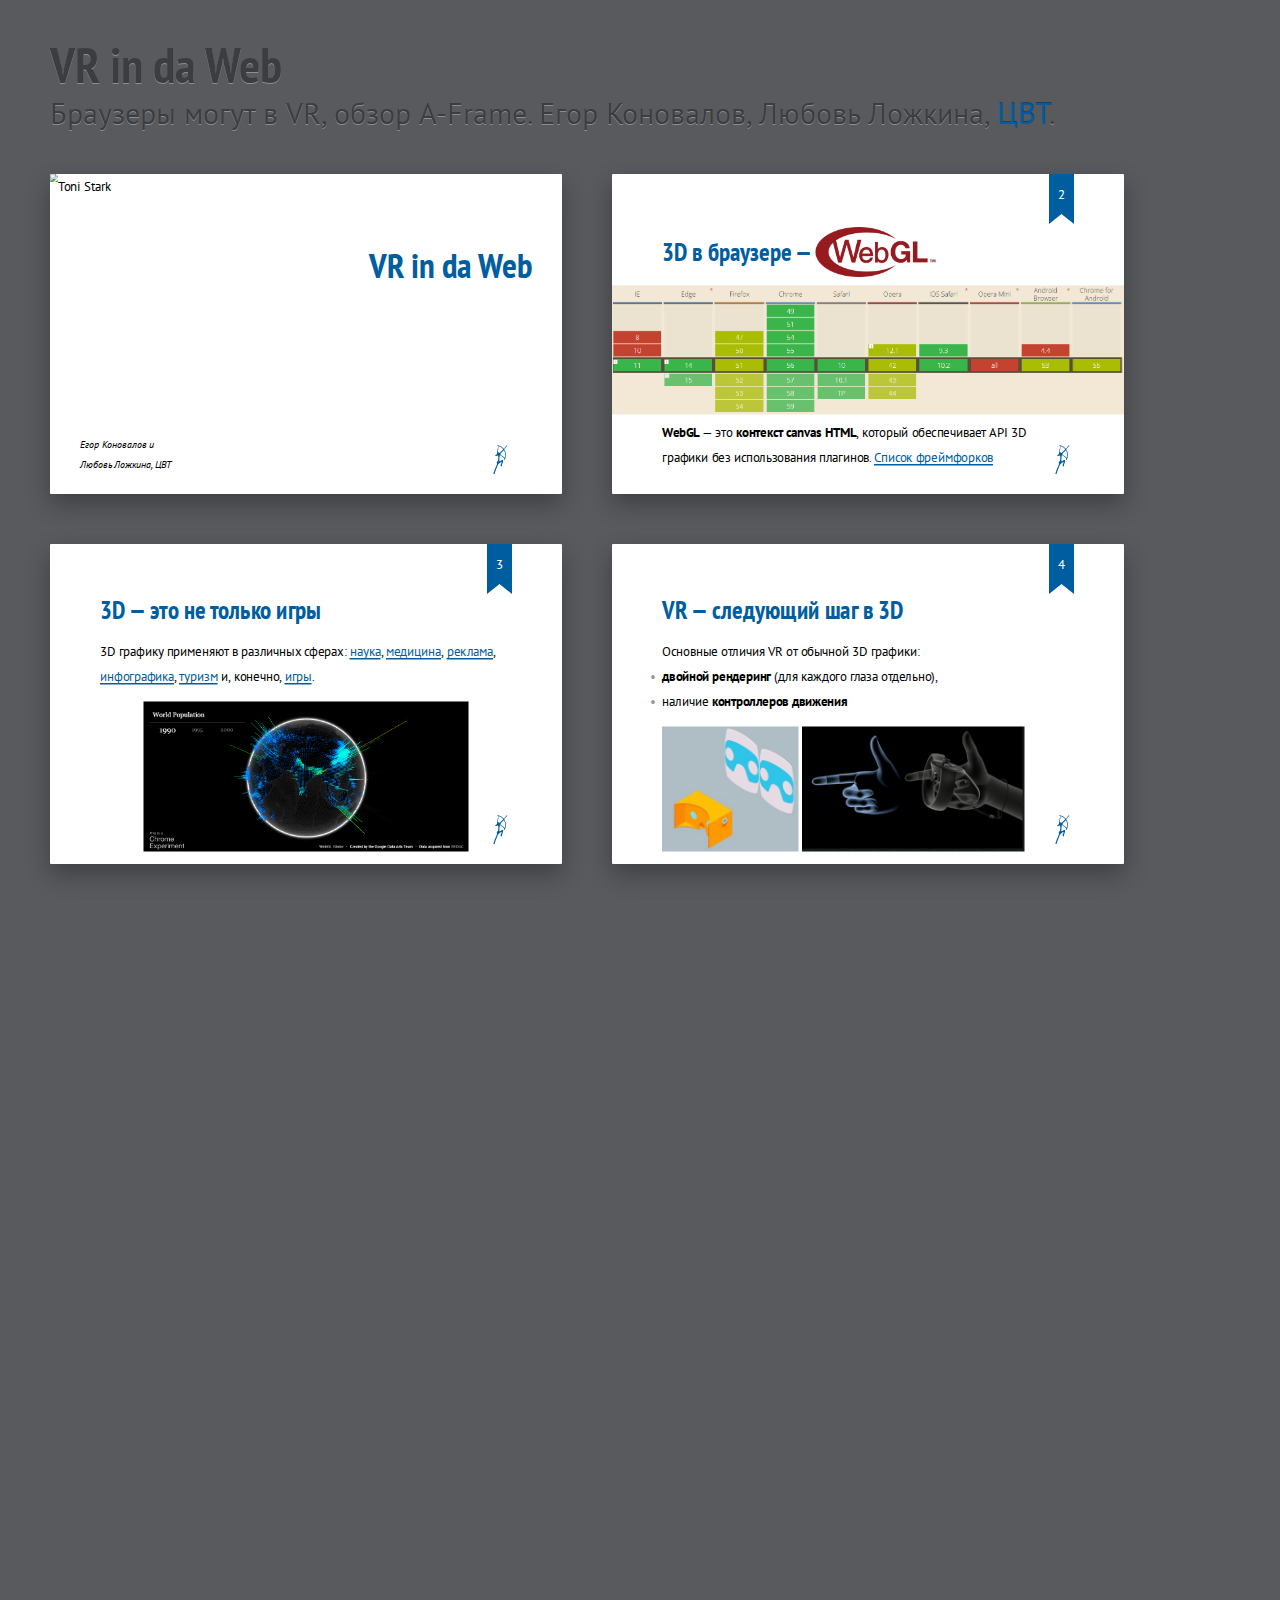
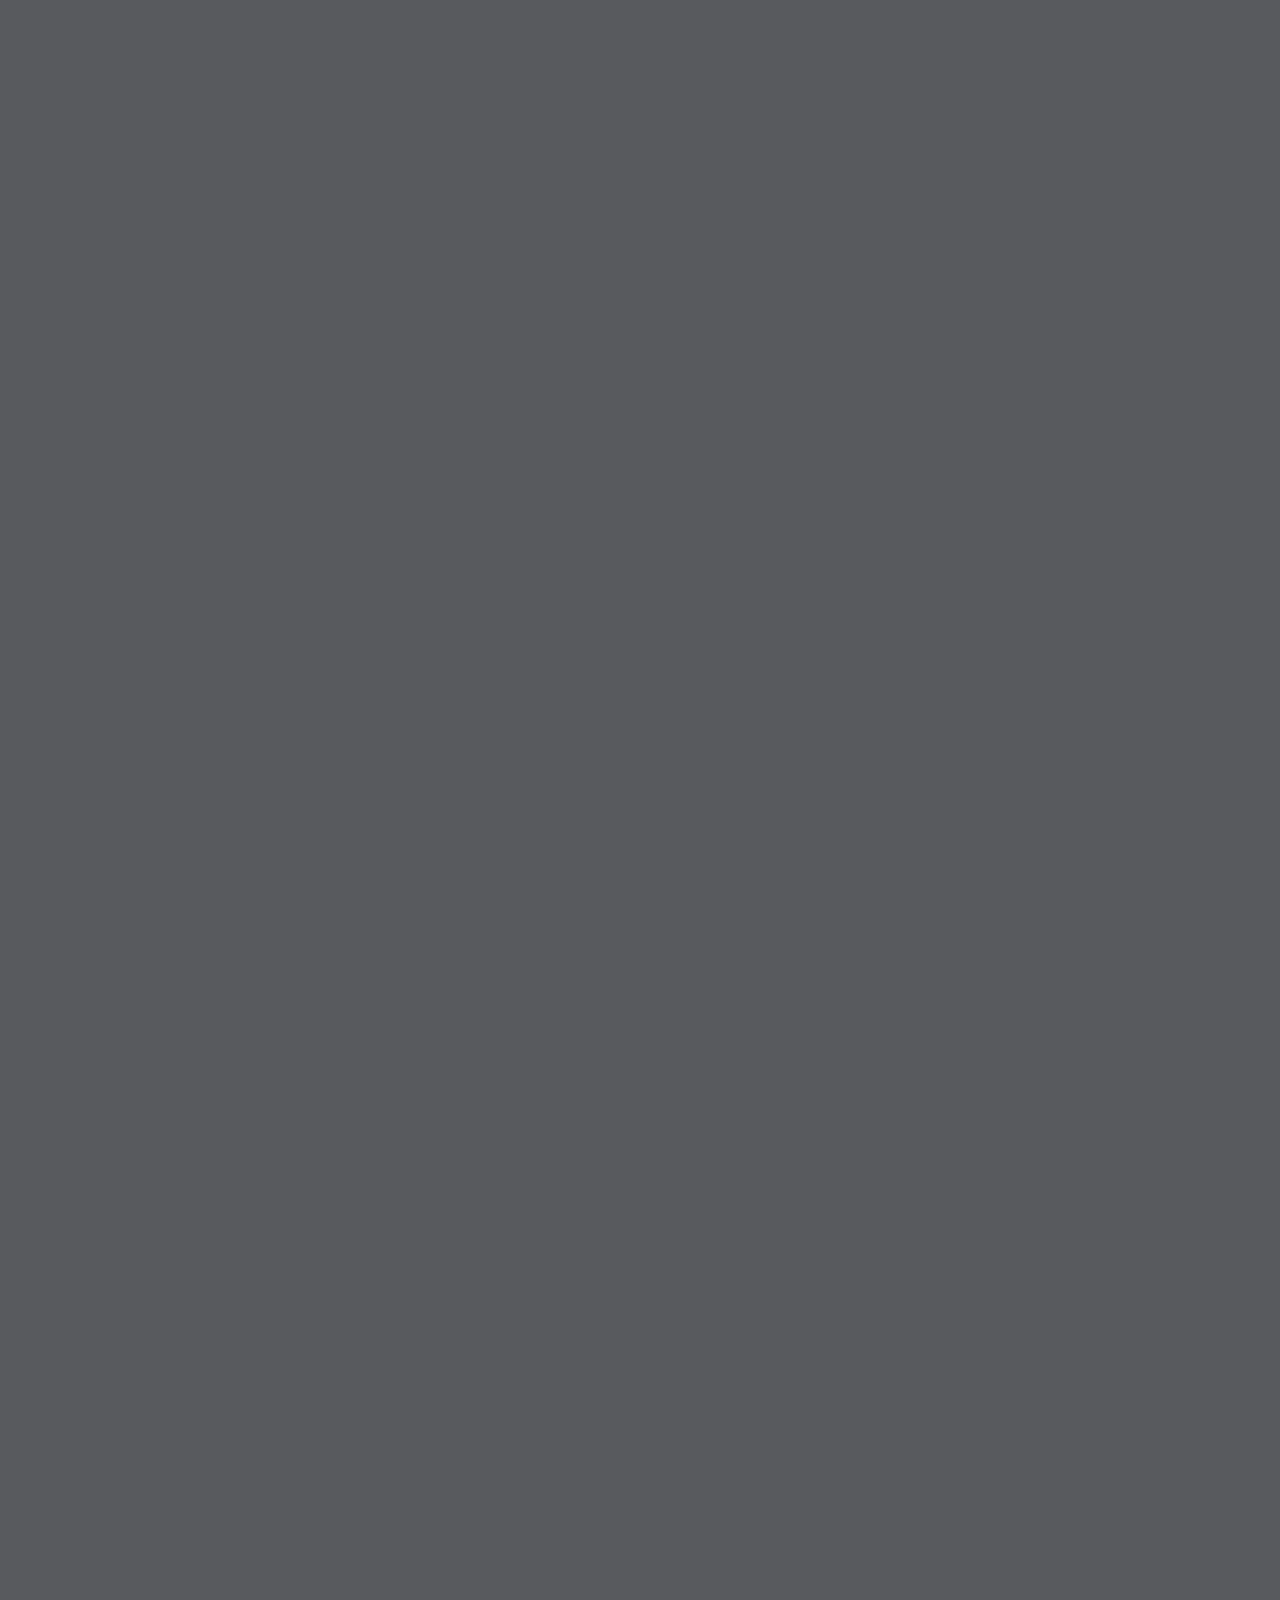
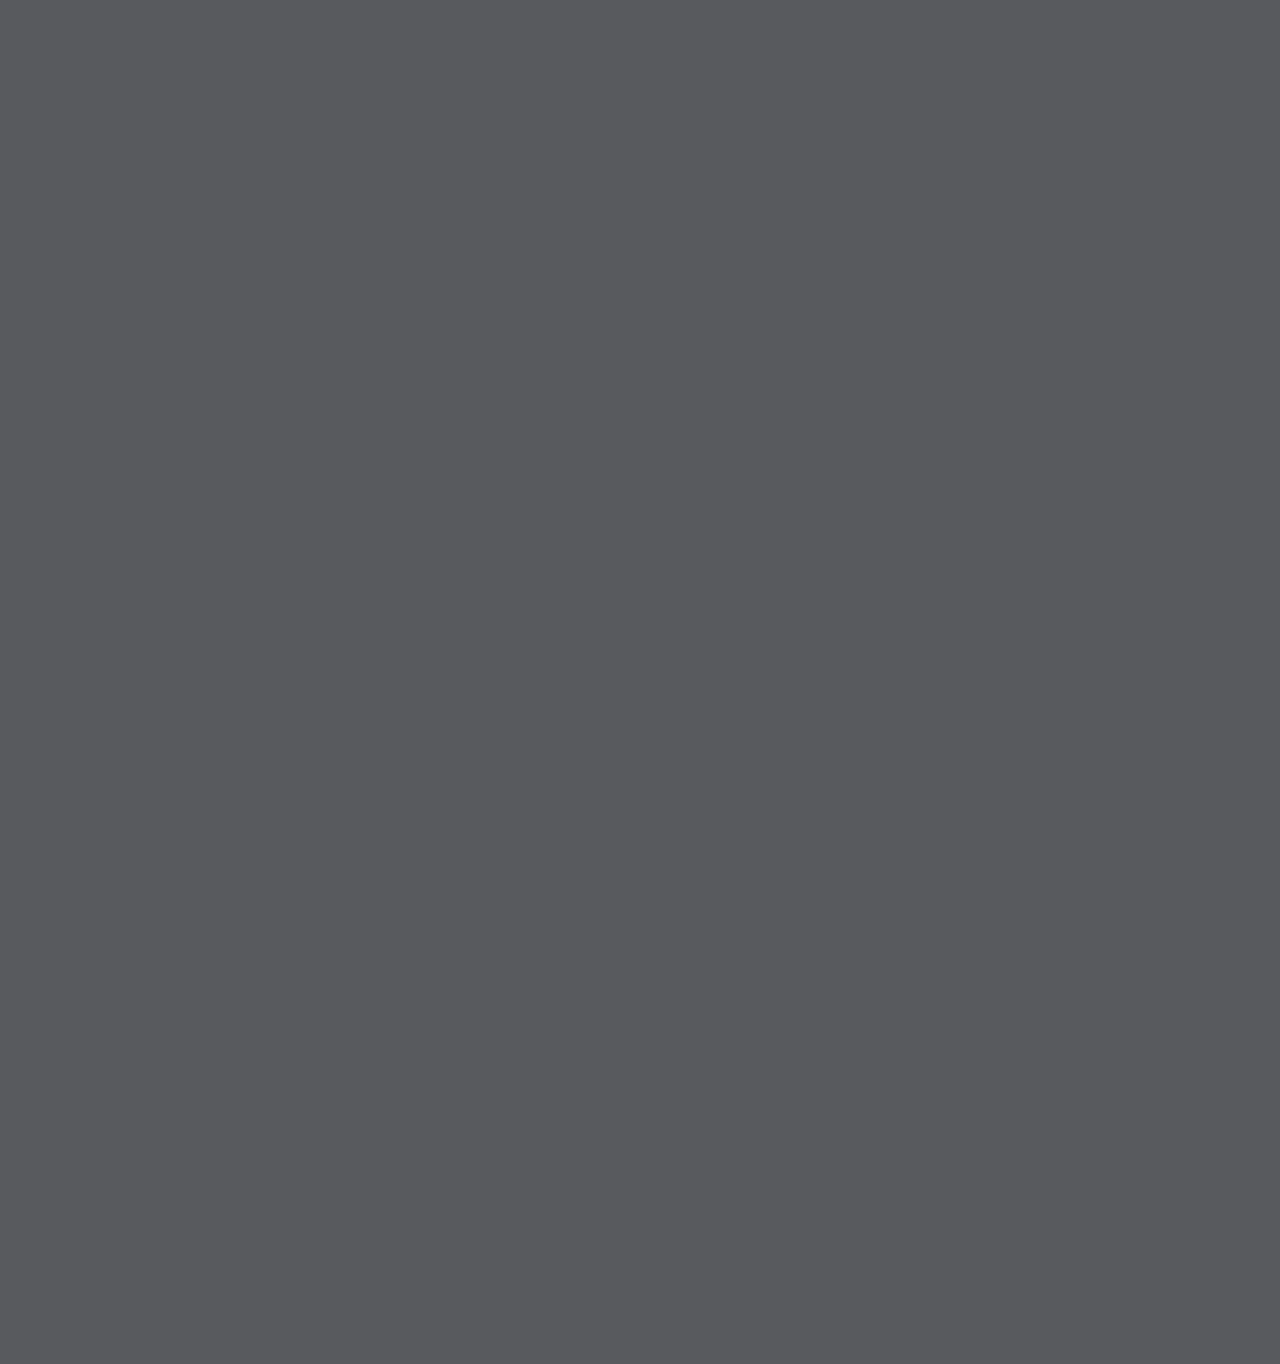
==== commit 725deb7b: "[vr-in-da-web] set header" ====
--- a/vr-in-da-web/index.html
+++ b/vr-in-da-web/index.html
@@ -1,7 +1,7 @@
 <!DOCTYPE html>
 <html lang="en">
 <head>
-    <title>Презентация на shower в стиле ЦВТ.</title>
+    <title>VR in da Web</title>
     <meta charset="utf-8">
     <meta http-equiv="x-ua-compatible" content="ie=edge">
     <meta name="viewport" content="width=device-width, initial-scale=1">
@@ -10,8 +10,8 @@
 </head>
 <body class="shower list">
     <header class="caption">
-        <h1>Презентация на shower в стиле ЦВТ.</h1>
-        <p>Используй меня полностью!</p>
+        <h1>VR in da Web</h1>
+        <p>Браузеры могут в VR, обзор A-Frame. Егор Коновалов, Любовь Ложкина, <a href="http://htc-cs.ru">ЦВТ</a>.</p>
     </header>
     <section class="slide" id="first">
         <h2>VR in da Web</h2>
